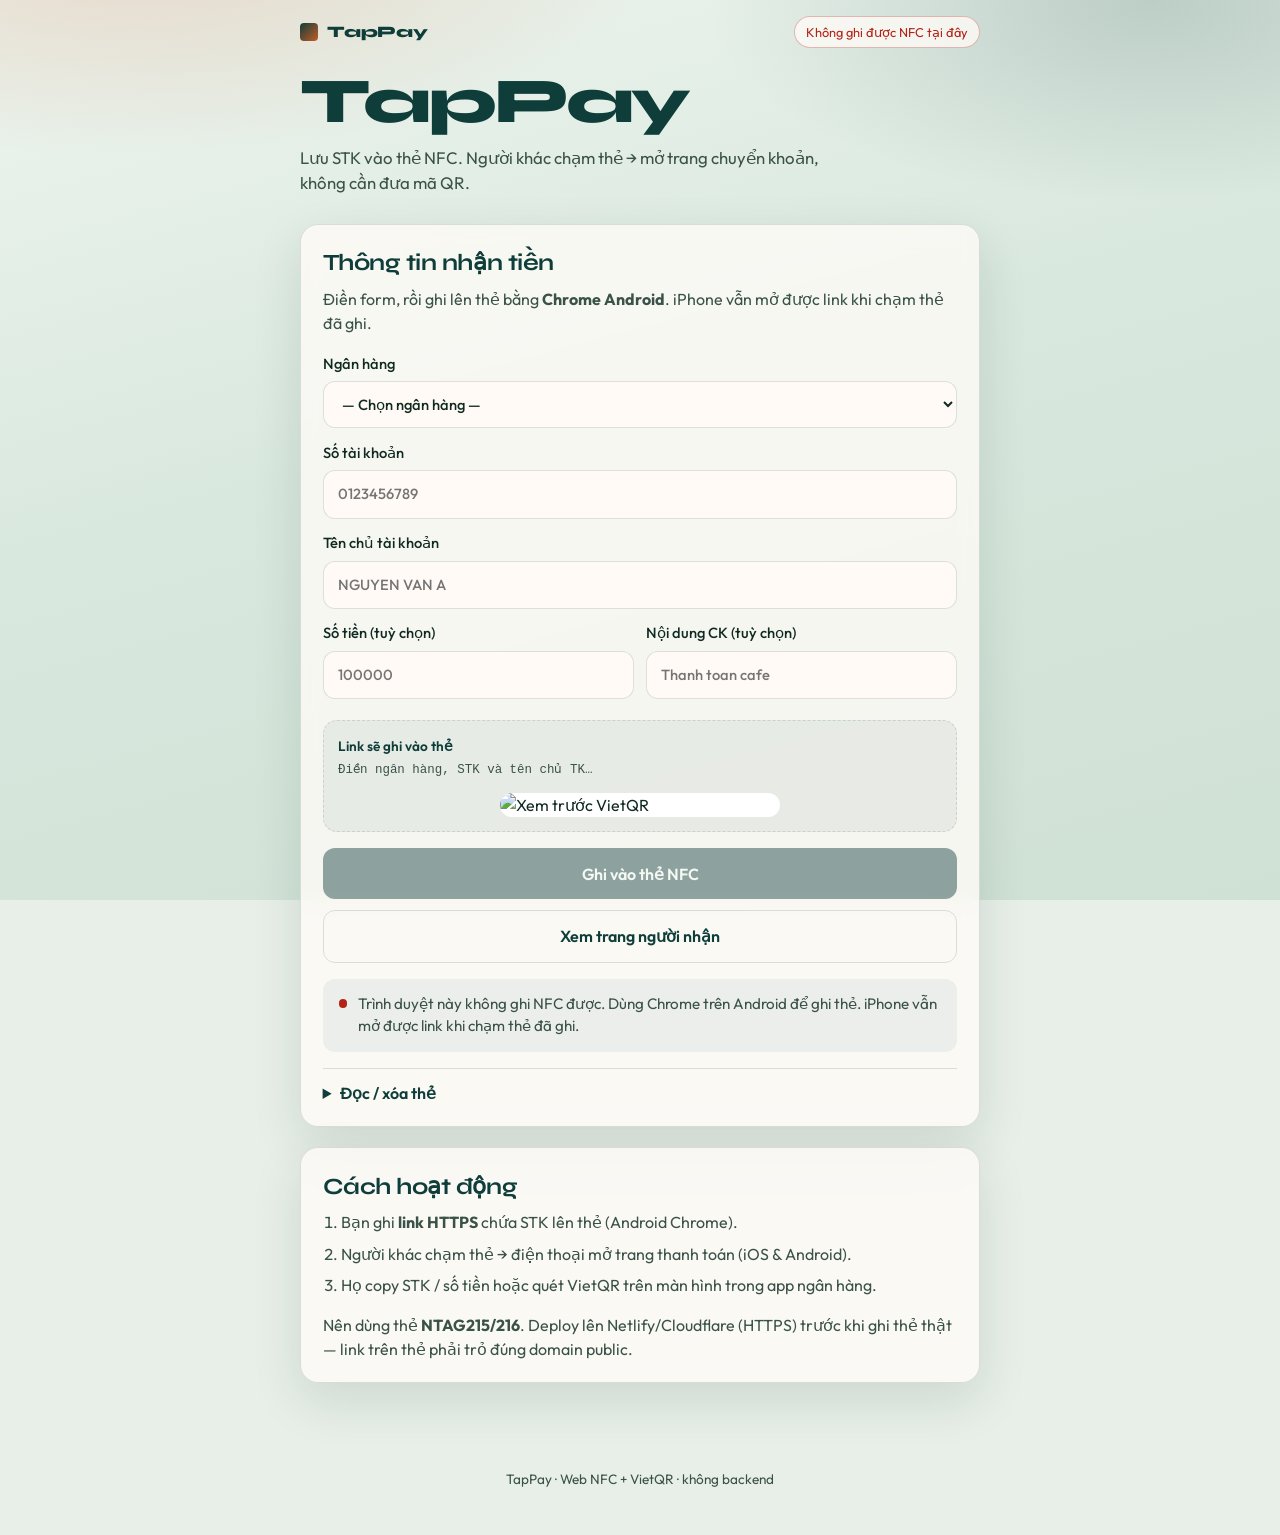
==== index.html @ d99ff430 "Initial commit: TapPay NFC payment web system Co-authored-by: Cursor <cursoragent@cursor.com>" ====
<!DOCTYPE html>
<html lang="vi">
<head>
  <meta charset="UTF-8" />
  <meta name="viewport" content="width=device-width, initial-scale=1, viewport-fit=cover" />
  <meta name="theme-color" content="#0f3d3a" />
  <meta name="description" content="Ghi thông tin chuyển khoản vào thẻ NFC — người khác chỉ cần chạm thẻ." />
  <title>TapPay — Ghi NFC chuyển khoản</title>
  <link rel="preconnect" href="https://fonts.googleapis.com" />
  <link rel="preconnect" href="https://fonts.gstatic.com" crossorigin />
  <link href="https://fonts.googleapis.com/css2?family=Outfit:wght@400;500;600;700&family=Syne:wght@700;800&display=swap" rel="stylesheet" />
  <link rel="stylesheet" href="css/styles.css" />
</head>
<body>
  <div class="atmosphere" aria-hidden="true"></div>

  <header class="topbar">
    <a class="brand" href="./">
      <span class="brand-mark" aria-hidden="true"></span>
      <span class="brand-name">TapPay</span>
    </a>
    <p class="compat" id="compatBadge">Đang kiểm tra…</p>
  </header>

  <main>
    <section class="hero hero-compact">
      <h1 class="hero-brand">TapPay</h1>
      <p class="hero-lead">Lưu STK vào thẻ NFC. Người khác chạm thẻ → mở trang chuyển khoản, không cần đưa mã QR.</p>
    </section>

    <section class="workspace" id="workspace">
      <h2 class="section-title">Thông tin nhận tiền</h2>
      <p class="section-desc">Điền form, rồi ghi lên thẻ bằng <strong>Chrome Android</strong>. iPhone vẫn mở được link khi chạm thẻ đã ghi.</p>

      <label class="field">
        <span>Ngân hàng</span>
        <select id="bank">
          <option value="">— Chọn ngân hàng —</option>
        </select>
      </label>

      <label class="field">
        <span>Số tài khoản</span>
        <input id="acc" type="text" inputmode="numeric" autocomplete="off" placeholder="0123456789" />
      </label>

      <label class="field">
        <span>Tên chủ tài khoản</span>
        <input id="name" type="text" autocomplete="name" placeholder="NGUYEN VAN A" />
      </label>

      <div class="field-row">
        <label class="field">
          <span>Số tiền (tuỳ chọn)</span>
          <input id="amount" type="text" inputmode="numeric" placeholder="100000" />
        </label>
        <label class="field">
          <span>Nội dung CK (tuỳ chọn)</span>
          <input id="memo" type="text" placeholder="Thanh toan cafe" maxlength="50" />
        </label>
      </div>

      <div class="preview-box">
        <p class="preview-label">Link sẽ ghi vào thẻ</p>
        <code class="preview-url" id="previewUrl">…</code>
        <p class="preview-bytes" id="previewBytes"></p>
        <img class="preview-qr" id="previewQr" alt="Xem trước VietQR" hidden />
      </div>

      <div class="actions">
        <button type="button" class="btn btn-primary btn-block" id="btnWrite" disabled>Ghi vào thẻ NFC</button>
        <button type="button" class="btn btn-ghost btn-block" id="btnPreview">Xem trang người nhận</button>
      </div>

      <div class="status" id="status" role="status" aria-live="polite">
        <span class="status-dot"></span>
        <span class="status-text" id="statusText">Sẵn sàng khi thiết bị hỗ trợ ghi NFC.</span>
      </div>

      <details class="advanced">
        <summary>Đọc / xóa thẻ</summary>
        <div class="actions tight">
          <button type="button" class="btn btn-ghost" id="btnRead" disabled>Đọc thẻ</button>
          <button type="button" class="btn btn-danger" id="btnErase" disabled>Xóa thẻ</button>
        </div>
        <article class="result" id="resultCard" hidden>
          <pre class="result-body" id="resultBody"></pre>
        </article>
      </details>
    </section>

    <section class="notes">
      <h2 class="section-title">Cách hoạt động</h2>
      <ol class="note-list">
        <li>Bạn ghi <strong>link HTTPS</strong> chứa STK lên thẻ (Android Chrome).</li>
        <li>Người khác chạm thẻ → điện thoại mở trang thanh toán (iOS &amp; Android).</li>
        <li>Họ copy STK / số tiền hoặc quét VietQR trên màn hình trong app ngân hàng.</li>
      </ol>
      <p class="section-desc" style="margin-top:1rem;margin-bottom:0">
        Nên dùng thẻ <strong>NTAG215/216</strong>. Deploy lên Netlify/Cloudflare (HTTPS) trước khi ghi thẻ thật — link trên thẻ phải trỏ đúng domain public.
      </p>
    </section>
  </main>

  <footer class="footer">
    <p>TapPay · Web NFC + VietQR · không backend</p>
  </footer>

  <script type="module" src="js/writer.js"></script>
</body>
</html>
---- css/styles.css ----
:root {
  --bg-0: #e8efe9;
  --ink: #102a22;
  --ink-soft: #3a5248;
  --brand: #0f3d3a;
  --accent: #c45c26;
  --ok: #1f7a4d;
  --warn: #b45309;
  --danger: #b42318;
  --surface: rgba(255, 252, 248, 0.78);
  --line: rgba(15, 61, 58, 0.14);
  --shadow: 0 18px 50px rgba(16, 42, 34, 0.12);
  --radius: 18px;
  --font-display: "Syne", sans-serif;
  --font-body: "Outfit", sans-serif;
}

* { box-sizing: border-box; }
html { scroll-behavior: smooth; }

body {
  margin: 0;
  min-height: 100dvh;
  font-family: var(--font-body);
  color: var(--ink);
  background: var(--bg-0);
  line-height: 1.5;
}

.atmosphere {
  position: fixed;
  inset: 0;
  z-index: -1;
  background:
    radial-gradient(ellipse 80% 50% at 10% -10%, rgba(196, 92, 38, 0.22), transparent 55%),
    radial-gradient(ellipse 70% 45% at 90% 0%, rgba(15, 61, 58, 0.18), transparent 50%),
    linear-gradient(165deg, #eef5ef 0%, #d9e8de 45%, #cfe0d4 100%);
  animation: drift 18s ease-in-out infinite alternate;
}

@keyframes drift {
  from { filter: hue-rotate(0deg) saturate(1); }
  to { filter: hue-rotate(8deg) saturate(1.05); }
}

.topbar {
  display: flex;
  align-items: center;
  justify-content: space-between;
  gap: 1rem;
  padding: 1rem 1.25rem;
  max-width: 720px;
  margin: 0 auto;
}

.brand {
  display: inline-flex;
  align-items: center;
  gap: 0.6rem;
  text-decoration: none;
  color: var(--brand);
}

.brand-mark {
  width: 1.1rem;
  height: 1.1rem;
  border-radius: 4px;
  background: linear-gradient(135deg, var(--brand), var(--accent));
}

.brand-name {
  font-family: var(--font-display);
  font-weight: 800;
  letter-spacing: -0.02em;
}

.compat {
  margin: 0;
  font-size: 0.8rem;
  color: var(--ink-soft);
  padding: 0.35rem 0.7rem;
  border: 1px solid var(--line);
  border-radius: 999px;
  background: var(--surface);
}

.compat.is-ok { color: var(--ok); border-color: rgba(31, 122, 77, 0.35); }
.compat.is-no { color: var(--danger); border-color: rgba(180, 35, 24, 0.3); }

main, .pay-main {
  max-width: 720px;
  margin: 0 auto;
  padding: 0 1.25rem 3rem;
}

.hero-compact {
  padding: 0.5rem 0 1.25rem;
  animation: rise 0.7s ease both;
}

.hero-brand {
  margin: 0;
  font-family: var(--font-display);
  font-size: clamp(2.6rem, 10vw, 4rem);
  font-weight: 800;
  letter-spacing: -0.04em;
  line-height: 0.95;
  color: var(--brand);
}

.hero-lead {
  margin: 0.75rem 0 0;
  max-width: 34rem;
  color: var(--ink-soft);
  font-size: 1.05rem;
}

.section-title {
  margin: 0 0 0.35rem;
  font-family: var(--font-display);
  font-size: 1.45rem;
  letter-spacing: -0.02em;
  color: var(--brand);
}

.section-desc {
  margin: 0 0 1.15rem;
  color: var(--ink-soft);
}

.workspace,
.notes {
  margin-top: 0.5rem;
  padding: 1.35rem;
  background: var(--surface);
  border: 1px solid var(--line);
  border-radius: var(--radius);
  backdrop-filter: blur(10px);
  box-shadow: var(--shadow);
  animation: rise 0.7s ease 0.08s both;
}

.notes { margin-top: 1.25rem; }

.field {
  display: grid;
  gap: 0.4rem;
  margin-bottom: 0.85rem;
  font-weight: 500;
  font-size: 0.92rem;
}

.field-row {
  display: grid;
  grid-template-columns: 1fr 1fr;
  gap: 0.75rem;
}

@media (max-width: 560px) {
  .field-row { grid-template-columns: 1fr; }
}

.field select,
.field input,
.field textarea {
  width: 100%;
  font: inherit;
  color: var(--ink);
  background: #fffaf5;
  border: 1px solid var(--line);
  border-radius: 12px;
  padding: 0.75rem 0.9rem;
}

.field select:focus,
.field input:focus {
  outline: 2px solid rgba(196, 92, 38, 0.45);
  outline-offset: 1px;
}

.preview-box {
  margin: 0.5rem 0 1rem;
  padding: 0.9rem;
  border-radius: 14px;
  background: rgba(15, 61, 58, 0.06);
  border: 1px dashed var(--line);
}

.preview-label {
  margin: 0 0 0.35rem;
  font-size: 0.85rem;
  font-weight: 600;
  color: var(--brand);
}

.preview-url {
  display: block;
  font-size: 0.78rem;
  word-break: break-all;
  color: var(--ink-soft);
  line-height: 1.4;
}

.preview-bytes {
  margin: 0.45rem 0 0;
  font-size: 0.82rem;
  color: var(--ok);
}

.preview-bytes.is-warn { color: var(--warn); }

.preview-qr {
  display: block;
  width: min(100%, 280px);
  margin: 0.85rem auto 0;
  border-radius: 12px;
  background: #fff;
}

.actions {
  display: grid;
  gap: 0.65rem;
}

.actions.tight {
  grid-template-columns: 1fr 1fr;
  margin-top: 0.75rem;
}

.btn {
  display: inline-flex;
  align-items: center;
  justify-content: center;
  gap: 0.4rem;
  border: 0;
  border-radius: 12px;
  padding: 0.85rem 1.2rem;
  font: inherit;
  font-weight: 600;
  text-decoration: none;
  cursor: pointer;
  transition: transform 0.15s, opacity 0.15s;
}

.btn:hover:not(:disabled) { transform: translateY(-1px); }
.btn:disabled { opacity: 0.45; cursor: not-allowed; }

.btn-primary { background: var(--brand); color: #f4faf6; }
.btn-ghost {
  background: transparent;
  color: var(--brand);
  border: 1px solid var(--line);
}
.btn-danger { background: var(--danger); color: #fff8f6; }
.btn-block { width: 100%; }
.btn-sm { padding: 0.45rem 0.75rem; font-size: 0.85rem; flex-shrink: 0; }

.status {
  display: flex;
  align-items: flex-start;
  gap: 0.65rem;
  margin-top: 1rem;
  padding: 0.85rem 1rem;
  border-radius: 12px;
  background: rgba(15, 61, 58, 0.06);
  color: var(--ink-soft);
  font-size: 0.95rem;
}

.status-dot {
  width: 0.55rem;
  height: 0.55rem;
  margin-top: 0.4rem;
  border-radius: 50%;
  background: var(--ink-soft);
  flex-shrink: 0;
}

.status.is-busy .status-dot {
  background: var(--warn);
  animation: blink 1s ease infinite;
}
.status.is-ok .status-dot { background: var(--ok); }
.status.is-err .status-dot { background: var(--danger); }

@keyframes blink { 50% { opacity: 0.35; } }
@keyframes rise {
  from { opacity: 0; transform: translateY(12px); }
  to { opacity: 1; transform: translateY(0); }
}

.advanced {
  margin-top: 1rem;
  border-top: 1px solid var(--line);
  padding-top: 0.75rem;
  color: var(--ink-soft);
}

.advanced summary {
  cursor: pointer;
  font-weight: 600;
  color: var(--brand);
}

.result { margin-top: 0.75rem; }

.result-body {
  margin: 0;
  padding: 0.9rem;
  overflow: auto;
  background: #0f3d3a;
  color: #d8efe4;
  border-radius: 12px;
  font-size: 0.85rem;
  white-space: pre-wrap;
  word-break: break-word;
}

.note-list {
  margin: 0;
  padding-left: 1.15rem;
  color: var(--ink-soft);
}

.note-list li { margin-bottom: 0.45rem; }

.footer {
  text-align: center;
  padding: 1.5rem 1rem 2rem;
  color: var(--ink-soft);
  font-size: 0.85rem;
}

/* Pay page */
.pay-card {
  margin-top: 0.5rem;
  padding: 1.4rem;
  background: var(--surface);
  border: 1px solid var(--line);
  border-radius: var(--radius);
  box-shadow: var(--shadow);
  animation: rise 0.65s ease both;
}

.pay-eyebrow {
  margin: 0;
  font-size: 0.8rem;
  font-weight: 600;
  letter-spacing: 0.04em;
  text-transform: uppercase;
  color: var(--accent);
}

.pay-title {
  margin: 0.35rem 0 0;
  font-family: var(--font-display);
  font-size: clamp(1.8rem, 7vw, 2.4rem);
  color: var(--brand);
  letter-spacing: -0.03em;
}

.pay-name {
  margin: 0.2rem 0 1.1rem;
  color: var(--ink-soft);
  font-size: 1.05rem;
  font-weight: 600;
}

.pay-row {
  display: flex;
  align-items: center;
  justify-content: space-between;
  gap: 0.75rem;
  padding: 0.85rem 0;
  border-top: 1px solid var(--line);
}

.pay-label {
  display: block;
  font-size: 0.8rem;
  color: var(--ink-soft);
  margin-bottom: 0.15rem;
}

.pay-value {
  margin: 0;
  font-size: 1.15rem;
  font-weight: 700;
  color: var(--brand);
}

.pay-value.mono {
  font-variant-numeric: tabular-nums;
  letter-spacing: 0.02em;
}

.pay-qr-wrap {
  margin-top: 1.25rem;
  text-align: center;
}

.pay-qr {
  width: min(100%, 320px);
  margin-top: 0.5rem;
  border-radius: 14px;
  background: #fff;
  box-shadow: var(--shadow);
}

.toast {
  position: fixed;
  left: 50%;
  bottom: 1.5rem;
  transform: translateX(-50%);
  background: var(--brand);
  color: #f4faf6;
  padding: 0.7rem 1.1rem;
  border-radius: 999px;
  font-weight: 600;
  font-size: 0.9rem;
  box-shadow: var(--shadow);
  z-index: 20;
  animation: rise 0.25s ease both;
}
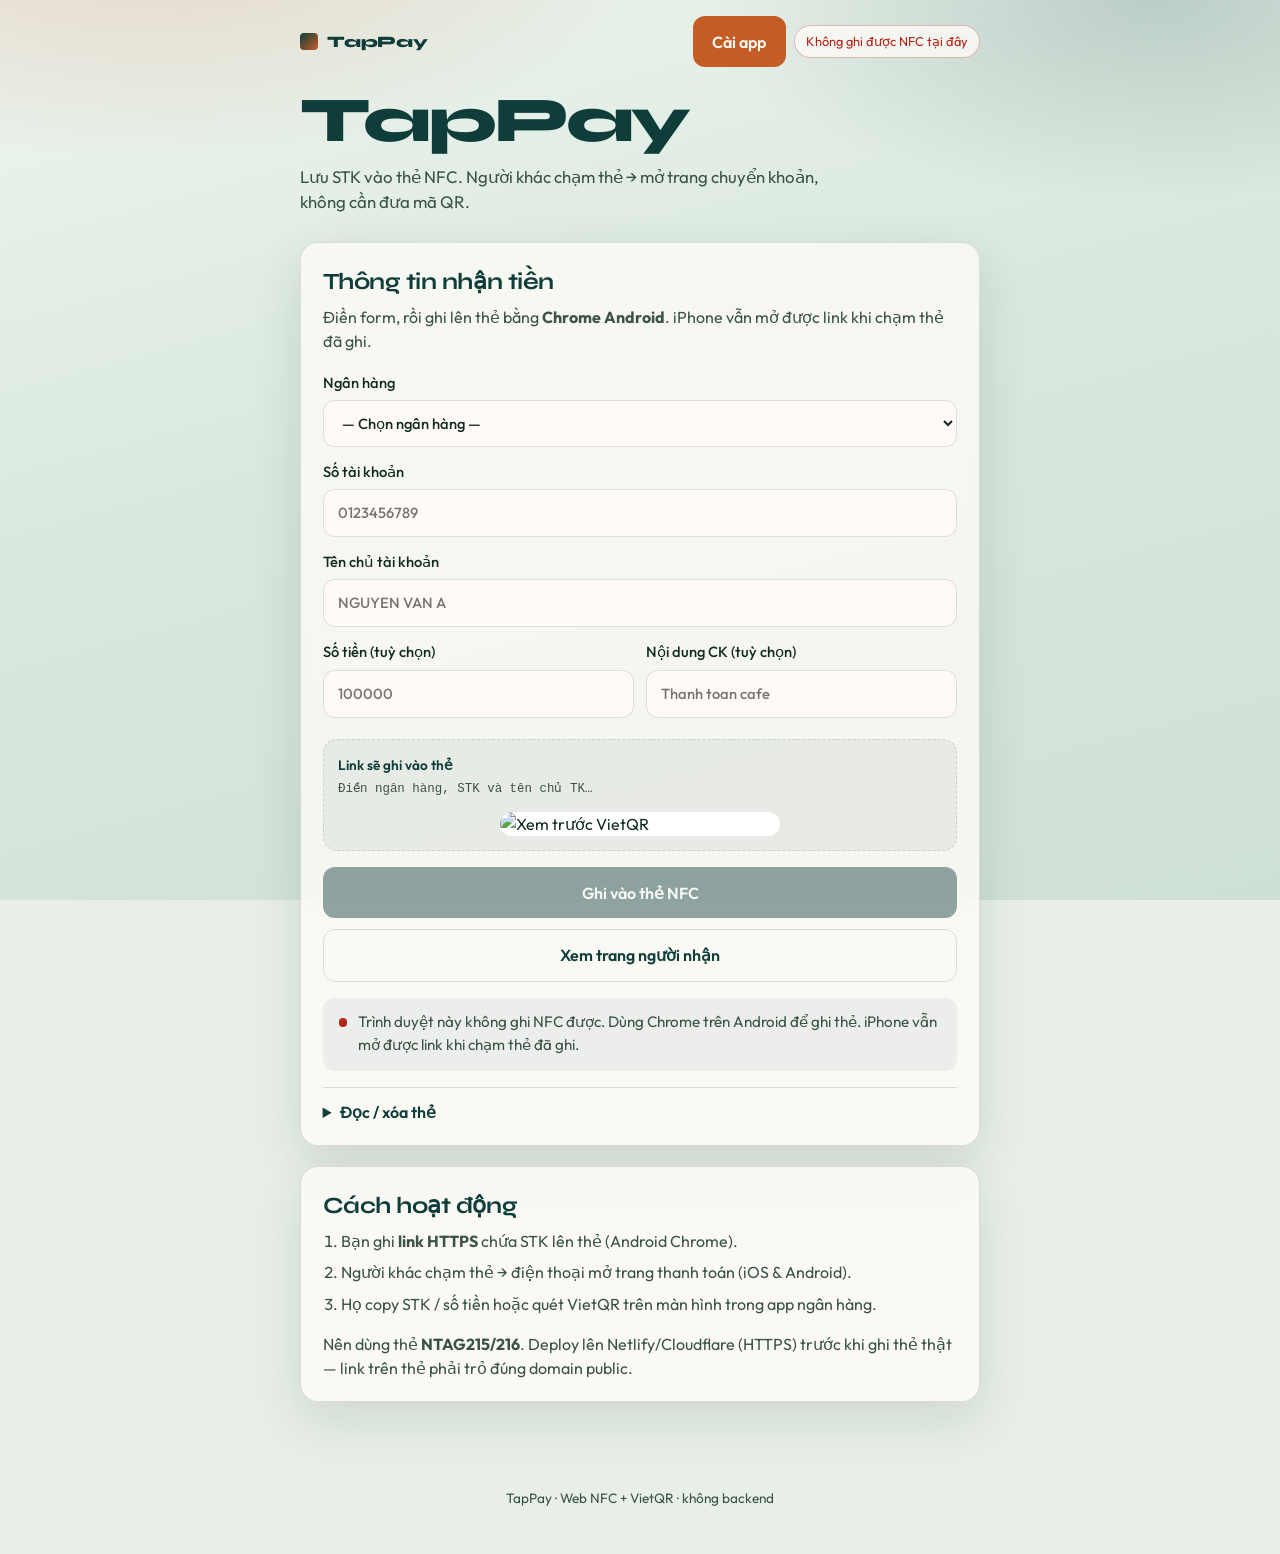
==== commit 4d711024: "Add PWA install support and Android install guide in README. Co-authored-by: Cursor <cursoragent@cur" ====
--- a/index.html
+++ b/index.html
@@ -5,7 +5,14 @@
   <meta name="viewport" content="width=device-width, initial-scale=1, viewport-fit=cover" />
   <meta name="theme-color" content="#0f3d3a" />
   <meta name="description" content="Ghi thông tin chuyển khoản vào thẻ NFC — người khác chỉ cần chạm thẻ." />
+  <meta name="mobile-web-app-capable" content="yes" />
+  <meta name="apple-mobile-web-app-capable" content="yes" />
+  <meta name="apple-mobile-web-app-status-bar-style" content="default" />
+  <meta name="apple-mobile-web-app-title" content="TapPay" />
   <title>TapPay — Ghi NFC chuyển khoản</title>
+  <link rel="manifest" href="manifest.webmanifest" />
+  <link rel="icon" type="image/png" sizes="192x192" href="assets/icons/icon-192.png" />
+  <link rel="apple-touch-icon" href="assets/icons/apple-touch-icon.png" />
   <link rel="preconnect" href="https://fonts.googleapis.com" />
   <link rel="preconnect" href="https://fonts.gstatic.com" crossorigin />
   <link href="https://fonts.googleapis.com/css2?family=Outfit:wght@400;500;600;700&family=Syne:wght@700;800&display=swap" rel="stylesheet" />
@@ -19,7 +26,10 @@
       <span class="brand-mark" aria-hidden="true"></span>
       <span class="brand-name">TapPay</span>
     </a>
-    <p class="compat" id="compatBadge">Đang kiểm tra…</p>
+    <div class="topbar-actions">
+      <button type="button" class="btn btn-install" id="btnInstall">Cài app</button>
+      <p class="compat" id="compatBadge">Đang kiểm tra…</p>
+    </div>
   </header>
 
   <main>
--- a/css/styles.css
+++ b/css/styles.css
@@ -74,6 +74,14 @@
   letter-spacing: -0.02em;
 }
 
+.topbar-actions {
+  display: flex;
+  align-items: center;
+  gap: 0.5rem;
+  flex-wrap: wrap;
+  justify-content: flex-end;
+}
+
 .compat {
   margin: 0;
   font-size: 0.8rem;
@@ -82,6 +90,16 @@
   border: 1px solid var(--line);
   border-radius: 999px;
   background: var(--surface);
+}
+
+.btn-install {
+  padding: 0.4rem 0.85rem;
+  font-size: 0.82rem;
+  font-weight: 600;
+  background: var(--accent);
+  color: #fff8f2;
+  border: none;
+  white-space: nowrap;
 }
 
 .compat.is-ok { color: var(--ok); border-color: rgba(31, 122, 77, 0.35); }
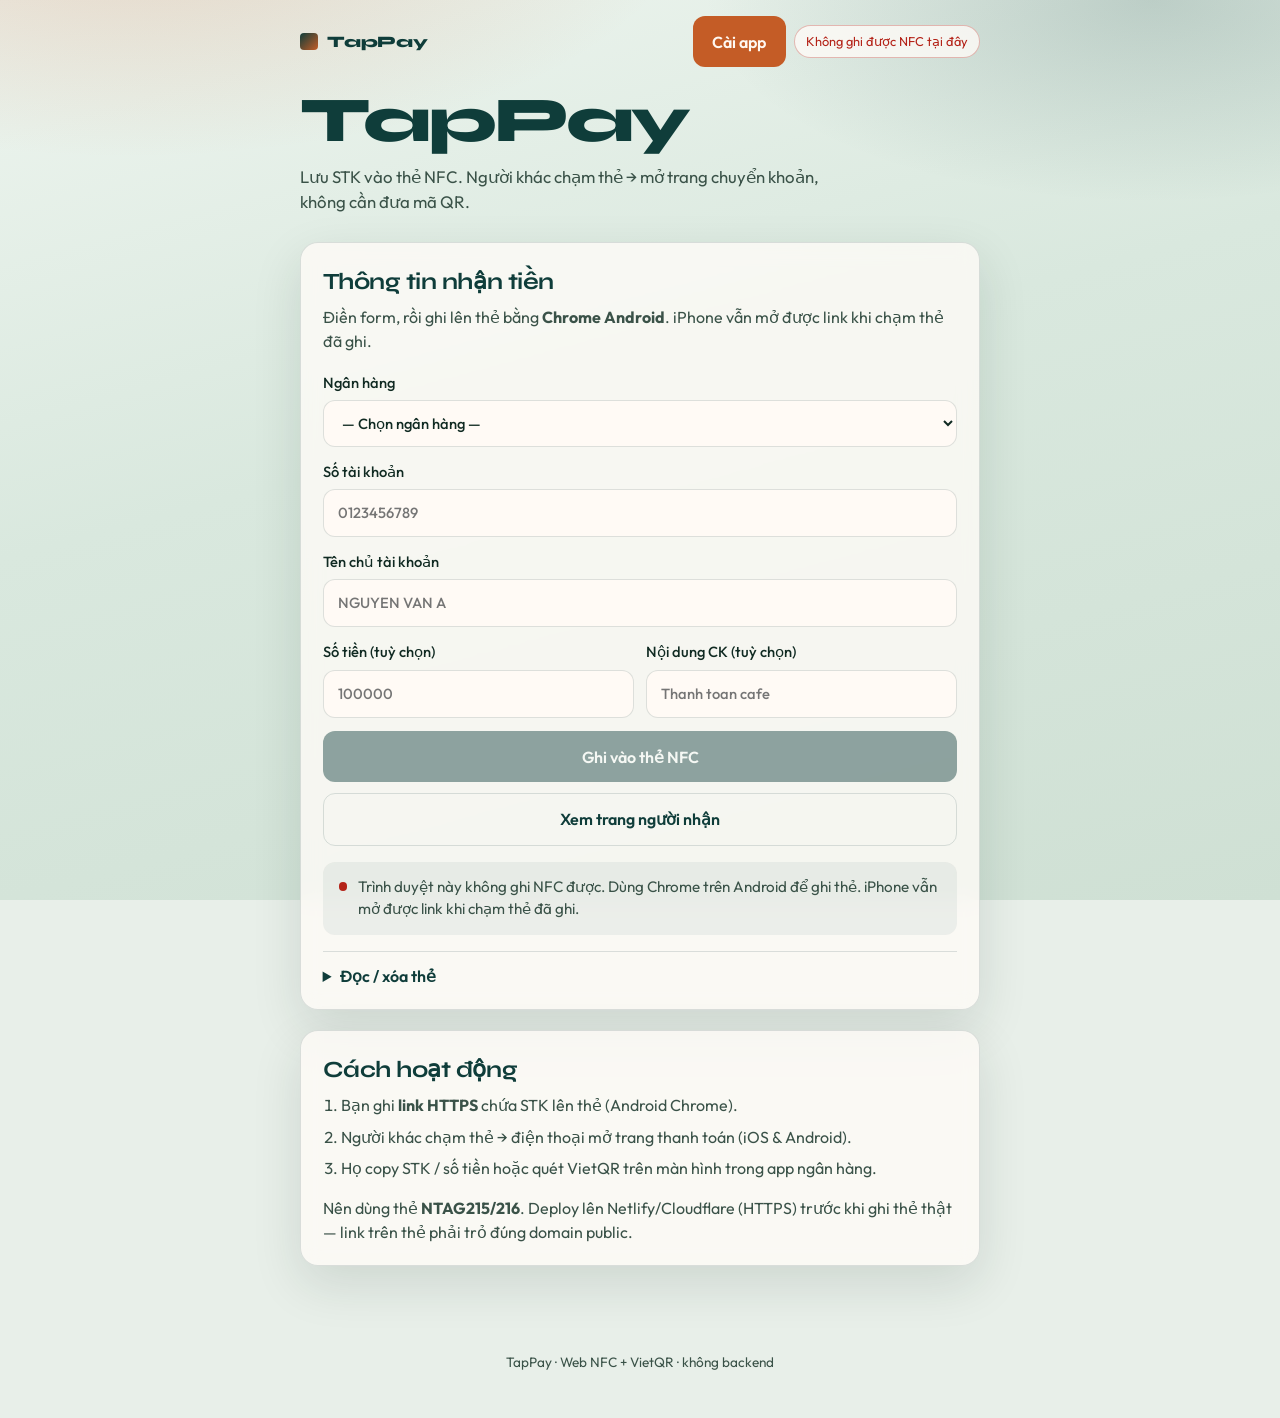
==== commit 51b134dd: "Hide transfer preview until bank, account, and name are filled. Co-authored-by: Cursor <cursoragent@" ====
--- a/index.html
+++ b/index.html
@@ -70,9 +70,9 @@
         </label>
       </div>
 
-      <div class="preview-box">
+      <div class="preview-box" id="previewBox" hidden>
         <p class="preview-label">Link sẽ ghi vào thẻ</p>
-        <code class="preview-url" id="previewUrl">…</code>
+        <code class="preview-url" id="previewUrl"></code>
         <p class="preview-bytes" id="previewBytes"></p>
         <img class="preview-qr" id="previewQr" alt="Xem trước VietQR" hidden />
       </div>
